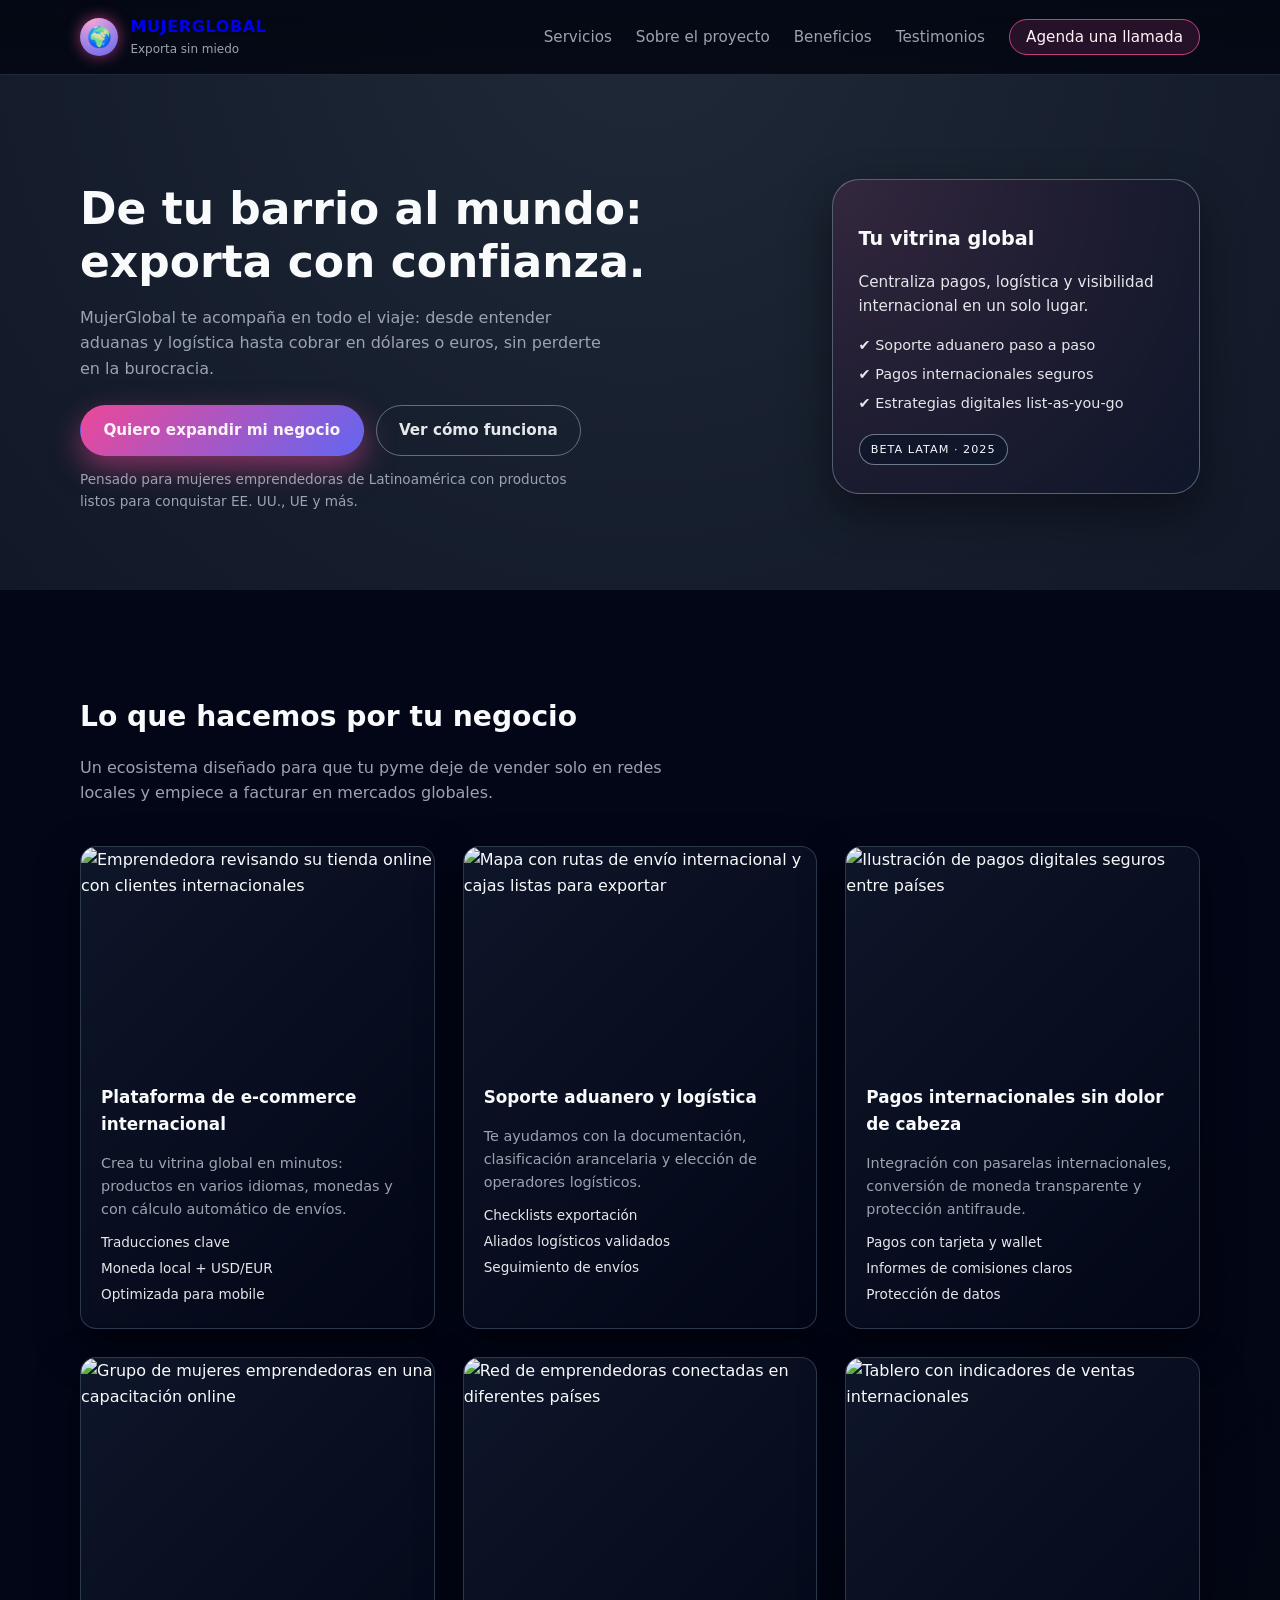
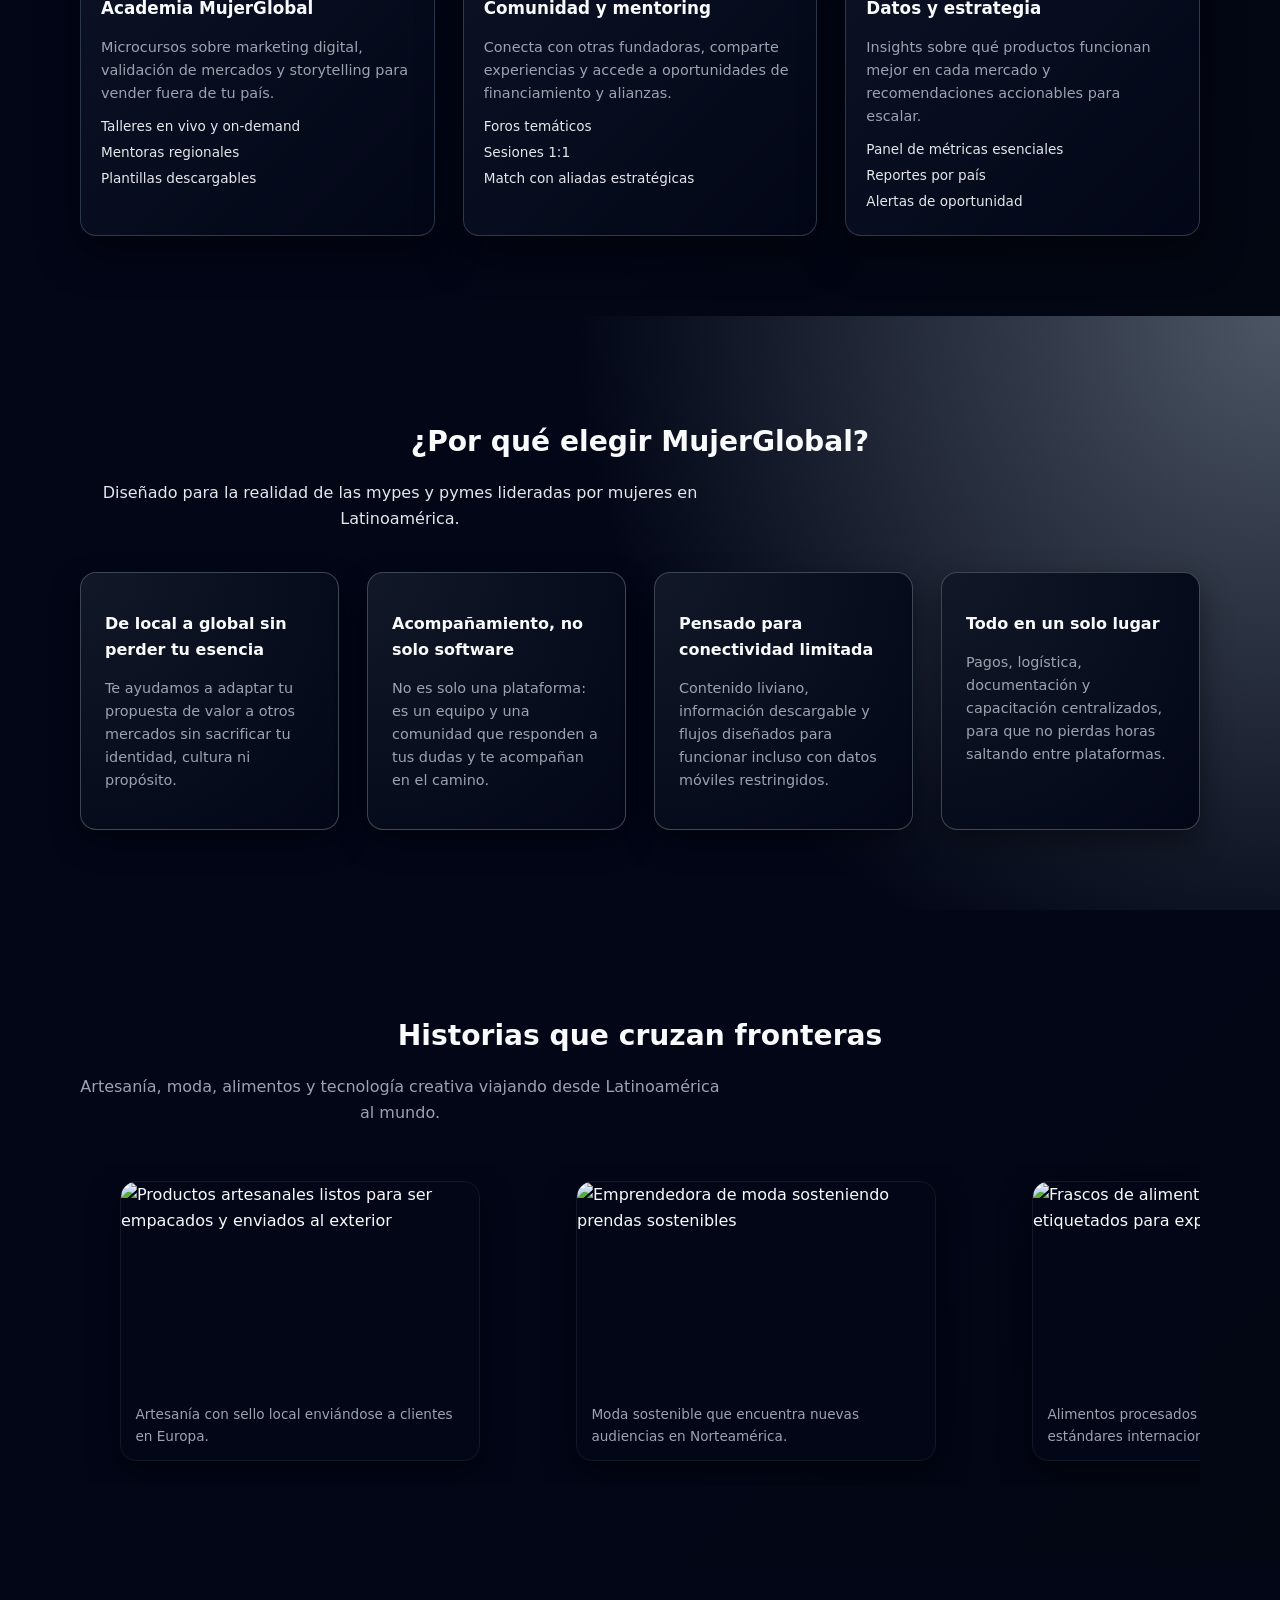
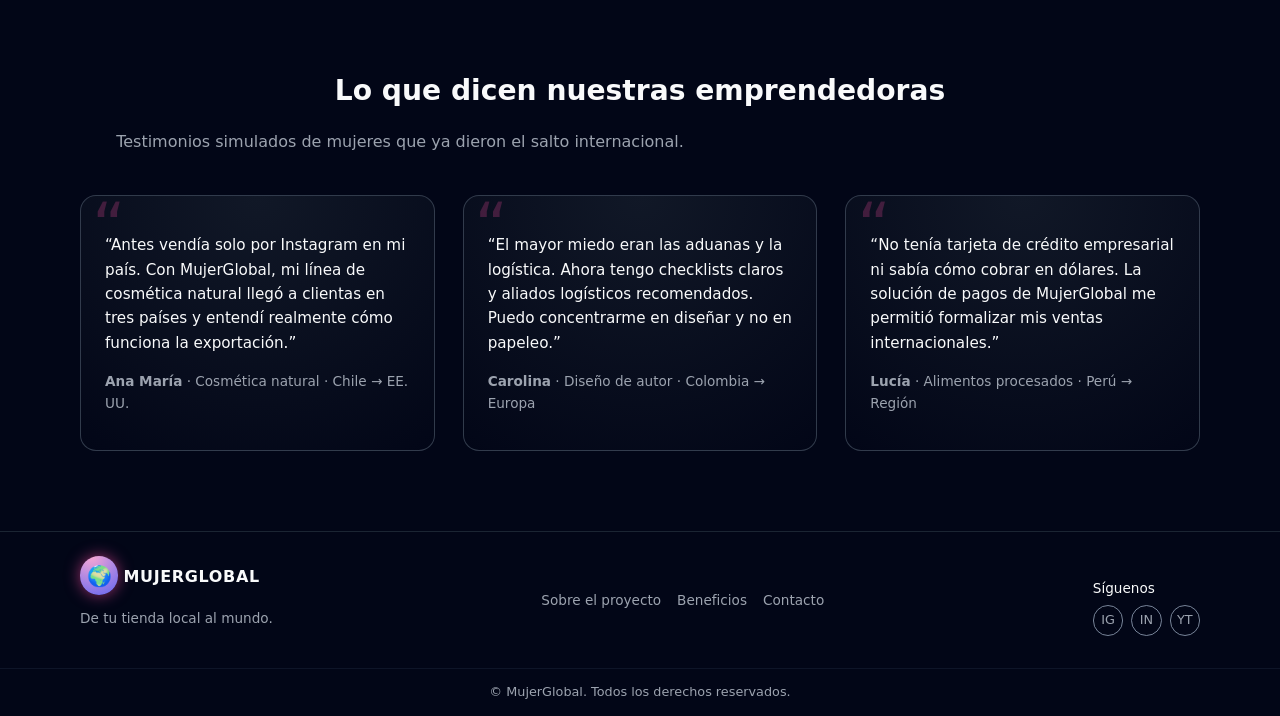
==== index.html @ 8c9643a9 "aboutUs" ====
<!DOCTYPE html>
<html lang="es">
<head>
  <meta charset="UTF-8" />
  <meta name="viewport" content="width=device-width, initial-scale=1.0" />
  <title>MujerGlobal | De tu tienda local al mundo</title>
  <link rel="stylesheet" href="./assets/css/styles.css" />


</head>
<body>
  <!-- Toast de confirmación -->
  <div id="toast" class="toast" role="status" aria-live="polite" aria-atomic="true">
    <p>¡Gracias por escribirnos! Te contactaremos pronto. 💜</p>
    <button class="toast__close" aria-label="Cerrar notificación">&times;</button>
  </div>

  <header class="site-header">
    <div class="container header__inner">
      <a href="#" class="logo">
        <span class="logo__icon">🌍</span>
        <span class="logo__text">
          <span class="logo__title">MujerGlobal</span>
          <span class="logo__subtitle">Exporta sin miedo</span>
        </span>
      </a>

      <button 
        class="nav-toggle" 
        id="nav-toggle" 
        aria-label="Abrir menú de navegación"
        aria-controls="main-nav" 
        aria-expanded="false">
        <span class="nav-toggle__bar"></span>
        <span class="nav-toggle__bar"></span>
        <span class="nav-toggle__bar"></span>
      </button>

      <nav class="main-nav" id="main-nav">
        <ul class="nav__list">
          <li><a href="#servicios">Servicios</a></li>
          <li><a href="#sobre">Sobre el proyecto</a></li>
          <li><a href="#beneficios">Beneficios</a></li>
          <li><a href="#testimonios">Testimonios</a></li>
          <li><a href="#contacto" class="nav__cta">Agenda una llamada</a></li>
        </ul>
      </nav>
    </div>
  </header>
  <main>
    <!-- HERO -->
    <section class="hero" aria-labelledby="hero-title">
      <div class="container hero__content">
        <div class="hero__text">
          <h1 id="hero-title">De tu barrio al mundo: exporta con confianza.</h1>
          <p class="hero__subtitle">
            MujerGlobal te acompaña en todo el viaje: desde entender aduanas y logística 
            hasta cobrar en dólares o euros, sin perderte en la burocracia.
          </p>
          <div class="hero__actions">
            <a href="#contacto" class="btn btn--primary">Quiero expandir mi negocio</a>
            <a href="#servicios" class="btn btn--ghost">Ver cómo funciona</a>
          </div>
          <p class="hero__note">
            Pensado para mujeres emprendedoras de Latinoamérica con productos listos para conquistar EE. UU., UE y más.
          </p>
        </div>

        <div class="hero__visual" aria-hidden="true">
          <div class="hero-card">
            <h2>Tu vitrina global</h2>
            <p>
              Centraliza pagos, logística y visibilidad internacional en un solo lugar.
            </p>
            <ul class="hero-card__list">
              <li>✔ Soporte aduanero paso a paso</li>
              <li>✔ Pagos internacionales seguros</li>
              <li>✔ Estrategias digitales list-as-you-go</li>
            </ul>
            <div class="hero-card__badge">Beta LATAM · 2025</div>
          </div>
        </div>
      </div>
    </section>

    <!-- CATÁLOGO / SERVICIOS -->
    <section id="servicios" class="section section--light">
      <div class="container">
        <header class="section__header">
          <h2>Lo que hacemos por tu negocio</h2>
          <p>
            Un ecosistema diseñado para que tu pyme deje de vender solo en redes locales y empiece a facturar en mercados globales.
          </p>
        </header>

        <div class="grid grid--cards">
          <!-- Card 1 -->
          <article class="card service-card">
            <img src="https://via.placeholder.com/480x320?text=E-commerce+Global" 
                 alt="Emprendedora revisando su tienda online con clientes internacionales" 
                 class="card__image" />
            <div class="card__body">
              <h3>Plataforma de e-commerce internacional</h3>
              <p>
                Crea tu vitrina global en minutos: productos en varios idiomas, monedas y con cálculo automático de envíos.
              </p>
              <ul class="card__list">
                <li>Traducciones clave</li>
                <li>Moneda local + USD/EUR</li>
                <li>Optimizada para mobile</li>
              </ul>
            </div>
          </article>

          <!-- Card 2 -->
          <article class="card service-card">
            <img src="https://via.placeholder.com/480x320?text=Log%C3%ADstica+y+aduanas" 
                 alt="Mapa con rutas de envío internacional y cajas listas para exportar" 
                 class="card__image" />
            <div class="card__body">
              <h3>Soporte aduanero y logística</h3>
              <p>
                Te ayudamos con la documentación, clasificación arancelaria y elección de operadores logísticos.
              </p>
              <ul class="card__list">
                <li>Checklists exportación</li>
                <li>Aliados logísticos validados</li>
                <li>Seguimiento de envíos</li>
              </ul>
            </div>
          </article>

          <!-- Card 3 -->
          <article class="card service-card">
            <img src="https://via.placeholder.com/480x320?text=Pagos+seguros" 
                 alt="Ilustración de pagos digitales seguros entre países" 
                 class="card__image" />
            <div class="card__body">
              <h3>Pagos internacionales sin dolor de cabeza</h3>
              <p>
                Integración con pasarelas internacionales, conversión de moneda transparente y protección antifraude.
              </p>
              <ul class="card__list">
                <li>Pagos con tarjeta y wallet</li>
                <li>Informes de comisiones claros</li>
                <li>Protección de datos</li>
              </ul>
            </div>
          </article>

          <!-- Card 4 -->
          <article class="card service-card">
            <img src="https://via.placeholder.com/480x320?text=Capacitaci%C3%B3n" 
                 alt="Grupo de mujeres emprendedoras en una capacitación online" 
                 class="card__image" />
            <div class="card__body">
              <h3>Academia MujerGlobal</h3>
              <p>
                Microcursos sobre marketing digital, validación de mercados y storytelling para vender fuera de tu país.
              </p>
              <ul class="card__list">
                <li>Talleres en vivo y on-demand</li>
                <li>Mentoras regionales</li>
                <li>Plantillas descargables</li>
              </ul>
            </div>
          </article>

          <!-- Card 5 -->
          <article class="card service-card">
            <img src="https://via.placeholder.com/480x320?text=Comunidad" 
                 alt="Red de emprendedoras conectadas en diferentes países" 
                 class="card__image" />
            <div class="card__body">
              <h3>Comunidad y mentoring</h3>
              <p>
                Conecta con otras fundadoras, comparte experiencias y accede a oportunidades de financiamiento y alianzas.
              </p>
              <ul class="card__list">
                <li>Foros temáticos</li>
                <li>Sesiones 1:1</li>
                <li>Match con aliadas estratégicas</li>
              </ul>
            </div>
          </article>

          <!-- Card 6 -->
          <article class="card service-card">
            <img src="https://via.placeholder.com/480x320?text=Datos+y+estrategia" 
                 alt="Tablero con indicadores de ventas internacionales" 
                 class="card__image" />
            <div class="card__body">
              <h3>Datos y estrategia</h3>
              <p>
                Insights sobre qué productos funcionan mejor en cada mercado y recomendaciones accionables para escalar.
              </p>
              <ul class="card__list">
                <li>Panel de métricas esenciales</li>
                <li>Reportes por país</li>
                <li>Alertas de oportunidad</li>
              </ul>
            </div>
          </article>
        </div>
      </div>
    </section>


    <!-- BENEFICIOS -->
    <section id="beneficios" class="section section--highlight">
      <div class="container">
        <header class="section__header section__header--center">
          <h2>¿Por qué elegir MujerGlobal?</h2>
          <p>Diseñado para la realidad de las mypes y pymes lideradas por mujeres en Latinoamérica.</p>
        </header>

        <div class="grid grid--benefits">
          <article class="benefit">
            <h3>De local a global sin perder tu esencia</h3>
            <p>
              Te ayudamos a adaptar tu propuesta de valor a otros mercados sin sacrificar tu identidad, cultura ni propósito.
            </p>
          </article>
          <article class="benefit">
            <h3>Acompañamiento, no solo software</h3>
            <p>
              No es solo una plataforma: es un equipo y una comunidad que responden a tus dudas y te acompañan en el camino.
            </p>
          </article>
          <article class="benefit">
            <h3>Pensado para conectividad limitada</h3>
            <p>
              Contenido liviano, información descargable y flujos diseñados para funcionar incluso con datos móviles restringidos.
            </p>
          </article>
          <article class="benefit">
            <h3>Todo en un solo lugar</h3>
            <p>
              Pagos, logística, documentación y capacitación centralizados, para que no pierdas horas saltando entre plataformas.
            </p>
          </article>
        </div>
      </div>
    </section>

    <!-- GALERÍA / SLIDER SIMPLE -->
    <section class="section section--light" aria-label="Galería de emprendedoras y sus productos">
      <div class="container">
        <header class="section__header section__header--center">
          <h2>Historias que cruzan fronteras</h2>
          <p>Artesanía, moda, alimentos y tecnología creativa viajando desde Latinoamérica al mundo.</p>
        </header>

        <div class="gallery">
          <div class="gallery__track">
            <figure class="gallery__item">
              <img src="https://via.placeholder.com/360x240?text=Artesan%C3%ADa" 
                   alt="Productos artesanales listos para ser empacados y enviados al exterior" />
              <figcaption>Artesanía con sello local enviándose a clientes en Europa.</figcaption>
            </figure>
            <figure class="gallery__item">
              <img src="https://via.placeholder.com/360x240?text=Moda+sostenible" 
                   alt="Emprendedora de moda sosteniendo prendas sostenibles" />
              <figcaption>Moda sostenible que encuentra nuevas audiencias en Norteamérica.</figcaption>
            </figure>
            <figure class="gallery__item">
              <img src="https://via.placeholder.com/360x240?text=Alimentos+procesados" 
                   alt="Frascos de alimentos procesados etiquetados para exportación" />
              <figcaption>Alimentos procesados listos para cumplir estándares internacionales.</figcaption>
            </figure>
            <figure class="gallery__item">
              <img src="https://via.placeholder.com/360x240?text=Tech+creativa" 
                   alt="Equipo tecnológico creativo en un escritorio de trabajo" />
              <figcaption>Tecnología creativa que cruza fronteras digitales.</figcaption>
            </figure>
          </div>
        </div>
      </div>
    </section>

    <!-- TESTIMONIOS -->
    <section id="testimonios" class="section">
      <div class="container">
        <header class="section__header section__header--center">
          <h2>Lo que dicen nuestras emprendedoras</h2>
          <p>Testimonios simulados de mujeres que ya dieron el salto internacional.</p>
        </header>

        <div class="grid grid--testimonials">
          <article class="testimonial">
            <p class="testimonial__quote">
              “Antes vendía solo por Instagram en mi país. Con MujerGlobal, mi línea de cosmética natural llegó a clientas en tres países 
              y entendí realmente cómo funciona la exportación.”
            </p>
            <p class="testimonial__author">
              <strong>Ana María</strong> · Cosmética natural · Chile → EE. UU.
            </p>
          </article>

          <article class="testimonial">
            <p class="testimonial__quote">
              “El mayor miedo eran las aduanas y la logística. Ahora tengo checklists claros y aliados logísticos 
              recomendados. Puedo concentrarme en diseñar y no en papeleo.”
            </p>
            <p class="testimonial__author">
              <strong>Carolina</strong> · Diseño de autor · Colombia → Europa
            </p>
          </article>

          <article class="testimonial">
            <p class="testimonial__quote">
              “No tenía tarjeta de crédito empresarial ni sabía cómo cobrar en dólares. La solución de pagos de MujerGlobal 
              me permitió formalizar mis ventas internacionales.”
            </p>
            <p class="testimonial__author">
              <strong>Lucía</strong> · Alimentos procesados · Perú → Región
            </p>
          </article>
        </div>
      </div>
    </section>

   

  <footer class="site-footer">
    <div class="container footer__inner">
      <div class="footer__brand">
        <span class="logo__icon">🌍</span>
        <span class="logo__title">MujerGlobal</span>
        <p>De tu tienda local al mundo.</p>
      </div>

      <nav aria-label="Enlaces de footer">
        <ul class="footer__links">
          <li><a href="#sobre">Sobre el proyecto</a></li>
          <li><a href="#beneficios">Beneficios</a></li>
          <li><a href="#contacto">Contacto</a></li>
        </ul>
      </nav>

      <div class="footer__social">
        <p>Síguenos</p>
        <ul class="social-list">
          <li><a href="#" aria-label="Instagram">IG</a></li>
          <li><a href="#" aria-label="LinkedIn">IN</a></li>
          <li><a href="#" aria-label="YouTube">YT</a></li>
        </ul>
      </div>
    </div>

    <div class="footer__bottom">
      <p>&copy; <span id="year"></span> MujerGlobal. Todos los derechos reservados.</p>
    </div>
  </footer>
<script src="./assets/js/main.js" defer></script>
</body>
</html>
---- assets/css/styles.css ----
:root {
  --color-bg: #000000;
  --color-bg-alt: #0f172a;
  --color-light: #f9fafb;
  --color-muted: #9ca3af;
  --color-primary: #ec4899; /* rosa intenso */
  --color-primary-soft: #f472b6;
  --color-accent: #22c55e; /* verde para detalles */
  --color-card: #111827;
  --color-border: #1f2933;
  --color-highlight: #0b1220;
  --shadow-soft: 0 18px 45px rgba(0, 0, 0, 0.45);
  --radius-lg: 1.5rem;
  --radius-md: 1rem;
  --radius-sm: 0.75rem;
  --transition-fast: 0.2s ease;
  --transition-med: 0.3s ease;
  --font-base: system-ui, -apple-system, BlinkMacSystemFont, "Segoe UI", sans-serif;
}

/* Reset básico */
*,
*::before,
*::after {
  box-sizing: border-box;
}

html {
  scroll-behavior: smooth;
}

body {
  margin: 0;
  font-family: var(--font-base);
  background: radial-gradient(circle at top, #1f2937 0, #020617 45%, #020617 100%);
  color: var(--color-light);
  line-height: 1.6;
}

/* Utilidades */
.container {
  width: min(1120px, 100% - 2.5rem);
  margin: 0 auto;
}

.section {
  padding: 5rem 0;
}

.section--light {
  background: linear-gradient(135deg, #020617 0%, #020617 30%, #020617 60%, #030712 100%);
}

.section--highlight {
  background: radial-gradient(circle at top right, #4b5563 0, #020617 50%);
}

.section__header {
  margin-bottom: 2.5rem;
}

.section__header h2 {
  font-size: clamp(1.75rem, 2.2vw, 2rem);
  margin-bottom: 0.75rem;
}

.section__header p {
  max-width: 40rem;
  color: var(--color-muted);
}

.section__header--center {
  text-align: center;
  margin-left: auto;
  margin-right: auto;
}

/* Header */
.site-header {
  position: sticky;
  top: 0;
  z-index: 20;
  backdrop-filter: blur(18px);
  background: linear-gradient(to bottom, rgba(3, 7, 18, 0.94), rgba(3, 7, 18, 0.88));
  border-bottom: 1px solid rgba(148, 163, 184, 0.2);
}

.header__inner {
  display: flex;
  align-items: center;
  justify-content: space-between;
  padding: 0.9rem 0;
  gap: 1rem;
}

.logo {
  display: flex;
  align-items: center;
  gap: 0.75rem;
  text-decoration: none;
}

.logo__icon {
  width: 2.4rem;
  height: 2.4rem;
  border-radius: 999px;
  display: inline-flex;
  align-items: center;
  justify-content: center;
  background: radial-gradient(circle at 30% 0, #f9a8d4, #6366f1);
  box-shadow: 0 0 15px rgba(236, 72, 153, 0.65);
  font-size: 1.25rem;
}

.logo__text {
  display: flex;
  flex-direction: column;
}

.logo__title {
  font-weight: 700;
  letter-spacing: 0.04em;
  font-size: 1rem;
  text-transform: uppercase;
}

.logo__subtitle {
  font-size: 0.75rem;
  color: var(--color-muted);
}

/* Nav */
.main-nav {
  display: flex;
}

.nav__list {
  list-style: none;
  display: flex;
  align-items: center;
  gap: 1.5rem;
  margin: 0;
  padding: 0;
}

.nav__list a {
  color: var(--color-muted);
  text-decoration: none;
  font-size: 0.95rem;
  position: relative;
  transition: color var(--transition-fast);
}

.nav__list a::after {
  content: "";
  position: absolute;
  left: 0;
  bottom: -0.25rem;
  width: 0;
  height: 2px;
  background: linear-gradient(to right, var(--color-primary), var(--color-primary-soft));
  border-radius: 999px;
  transition: width var(--transition-med);
}

.nav__list a:hover,
.nav__list a:focus-visible {
  color: var(--color-light);
}

.nav__list a:hover::after,
.nav__list a:focus-visible::after {
  width: 100%;
}

.nav__cta {
  padding: 0.5rem 1rem;
  border-radius: 999px;
  background: rgba(236, 72, 153, 0.14);
  border: 1px solid rgba(236, 72, 153, 0.8);
  color: #fdf2f8 !important;
}

/* Nav toggle */
.nav-toggle {
  display: none;
  flex-direction: column;
  gap: 0.25rem;
  background: transparent;
  border: none;
  padding: 0.25rem;
  cursor: pointer;
}

.nav-toggle__bar {
  width: 1.5rem;
  height: 2px;
  border-radius: 999px;
  background: #e5e7eb;
  transition: transform var(--transition-fast), opacity var(--transition-fast);
}

/* Hero */
.hero {
  padding: 4.5rem 0 4rem;
}

.hero__content {
  display: grid;
  gap: 3rem;
  align-items: center;
}

.hero__text h1 {
  font-size: clamp(2.1rem, 4vw, 2.75rem);
  line-height: 1.2;
  margin-bottom: 1rem;
}

.hero__subtitle {
  color: var(--color-muted);
  font-size: 1rem;
  max-width: 34rem;
  margin-bottom: 1.5rem;
}

.hero__actions {
  display: flex;
  flex-wrap: wrap;
  gap: 0.75rem;
  margin-bottom: 0.75rem;
}

.hero__note {
  font-size: 0.85rem;
  color: #9ca3af;
  max-width: 32rem;
}

/* Botones */
.btn {
  display: inline-flex;
  align-items: center;
  justify-content: center;
  gap: 0.4rem;
  border-radius: 999px;
  padding: 0.75rem 1.4rem;
  font-size: 0.95rem;
  font-weight: 600;
  text-decoration: none;
  border: 1px solid transparent;
  cursor: pointer;
  transition: background var(--transition-med), transform var(--transition-fast), box-shadow var(--transition-med), color var(--transition-med), border-color var(--transition-med);
}

.btn--primary {
  background: linear-gradient(135deg, #ec4899, #6366f1);
  color: #fdf2f8;
  box-shadow: 0 12px 30px rgba(236, 72, 153, 0.5);
}

.btn--primary:hover,
.btn--primary:focus-visible {
  transform: translateY(-1px);
  box-shadow: 0 18px 40px rgba(236, 72, 153, 0.7);
}

.btn--ghost {
  border-color: rgba(148, 163, 184, 0.6);
  color: #e5e7eb;
  background: transparent;
}

.btn--ghost:hover,
.btn--ghost:focus-visible {
  background: rgba(15, 23, 42, 0.8);
}

.btn--full {
  width: 100%;
}

/* Hero visual card */
.hero__visual {
  display: flex;
  justify-content: flex-end;
}

.hero-card {
  background: radial-gradient(circle at top left, rgba(236, 72, 153, 0.12), rgba(15, 23, 42, 0.98));
  border-radius: 1.7rem;
  padding: 1.75rem 1.6rem;
  border: 1px solid rgba(148, 163, 184, 0.5);
  box-shadow: var(--shadow-soft);
  max-width: 23rem;
}

.hero-card h2 {
  font-size: 1.2rem;
  margin-bottom: 0.75rem;
}

.hero-card p {
  font-size: 0.95rem;
  color: #e5e7eb;
  margin-bottom: 1rem;
}

.hero-card__list {
  list-style: none;
  padding: 0;
  margin: 0 0 1.2rem;
  font-size: 0.9rem;
  color: #e5e7eb;
}

.hero-card__list li + li {
  margin-top: 0.35rem;
}

.hero-card__badge {
  display: inline-flex;
  align-items: center;
  padding: 0.35rem 0.7rem;
  border-radius: 999px;
  background: rgba(15, 23, 42, 0.85);
  border: 1px solid rgba(148, 163, 184, 0.7);
  font-size: 0.7rem;
  text-transform: uppercase;
  letter-spacing: 0.09em;
}

/* Grids general */
.grid {
  display: grid;
  gap: 1.75rem;
}

/* Cards servicios */
.grid--cards {
  grid-template-columns: repeat(auto-fit, minmax(260px, 1fr));
}

.card {
  background: linear-gradient(135deg, rgba(15, 23, 42, 0.95), #020617);
  border-radius: var(--radius-md);
  border: 1px solid rgba(51, 65, 85, 0.85);
  box-shadow: 0 16px 40px rgba(0, 0, 0, 0.5);
  overflow: hidden;
  display: flex;
  flex-direction: column;
  transition: transform var(--transition-med), box-shadow var(--transition-med), border-color var(--transition-med), background var(--transition-med);
}

.card__image {
  width: 100%;
  height: 200px;
  object-fit: cover;
}

.card__body {
  padding: 1.25rem 1.25rem 1.4rem;
}

.card__body h3 {
  font-size: 1.05rem;
  margin-bottom: 0.5rem;
}

.card__body p {
  font-size: 0.9rem;
  color: var(--color-muted);
  margin-bottom: 0.7rem;
}

.card__list {
  list-style: none;
  margin: 0;
  padding: 0;
  font-size: 0.85rem;
  color: #e5e7eb;
}

.card__list li + li {
  margin-top: 0.25rem;
}

.card:hover {
  transform: translateY(-4px);
  box-shadow: 0 22px 55px rgba(0, 0, 0, 0.65);
  border-color: rgba(236, 72, 153, 0.6);
}

/* About */
#sobre {
  background-color: #FEFBEB; 
  padding: 2rem 0; 
  color: #0b1220;
}
.about.top {
  display: grid;
  gap: 2.5em;
  text-align: justify;

}

.about__img {
  width: 100%;
  max-width: 600px;
  height: 300px;
  object-fit:cover;
  border-radius: 10px;
  display: block;       
  margin: 0 auto;
  
}

.about__bottom p {
  text-align: justify;
}

.about__box{
  padding: 1.6rem 1.5rem;
  border-radius: var(--radius-md);
  background: radial-gradient(circle at top left, rgba(131, 59, 109, 0.527), rgba(173, 146, 170, 0.98));
  border: 1px solid rgb(133, 34, 83);
  color: #161212;
}

.about__box {
  font-size: 1rem;
  margin-bottom: 0.35rem;
  
}

.about__mv p {
  color: var(#161212);
  font-size: 0.95rem;
}

.about__values {
  padding: 1.6rem 1.5rem;
  border-radius: var(--radius-md);
  background: radial-gradient(circle at top left, rgba(131, 59, 109, 0.527), rgba(173, 146, 170, 0.98));
  border: 1px solid rgb(133, 34, 83);
}

.about__values h3 {
  margin-top: 0;
  margin-bottom: 0.9rem;
}

.about__values ul {
  list-style: none;
  padding: 0;
  margin: 0 auto;
  font-size: 0.9rem;
}

.about__values li + li {
  margin-top: 0.4rem ;
}

/* Beneficios */
.section--highlight .section__header p {
  color: #e5e7eb;
}

.grid--benefits {
  grid-template-columns: repeat(auto-fit, minmax(240px, 1fr));
}

.benefit {
  padding: 1.4rem 1.5rem;
  border-radius: var(--radius-md);
  background: radial-gradient(circle at top left, #111827, #020617);
  border: 1px solid rgba(75, 85, 99, 0.8);
  box-shadow: 0 12px 30px rgba(0, 0, 0, 0.45);
}

.benefit h3 {
  font-size: 1rem;
  margin-bottom: 0.5rem;
}

.benefit p {
  font-size: 0.9rem;
  color: var(--color-muted);
}

/* Galería */
.gallery {
  overflow-x: auto;
  padding-bottom: 0.5rem;
}

.gallery__track {
  display: flex;
  gap: 1rem;
  min-width: max-content;
}

.gallery__item {
  background: #020617;
  border-radius: var(--radius-md);
  border: 1px solid #111827;
  overflow: hidden;
  box-shadow: 0 12px 30px rgba(0, 0, 0, 0.5);
  max-width: 360px;
}

.gallery__item img {
  display: block;
  width: 100%;
  height: 210px;
  object-fit: cover;
}

.gallery__item figcaption {
  font-size: 0.85rem;
  color: var(--color-muted);
  padding: 0.75rem 0.9rem;
}

/* Testimonios */
.grid--testimonials {
  grid-template-columns: repeat(auto-fit, minmax(260px, 1fr));
}

.testimonial {
  padding: 1.4rem 1.5rem;
  border-radius: var(--radius-md);
  background: radial-gradient(circle at top, #111827, #020617);
  border: 1px solid rgba(55, 65, 81, 0.9);
  position: relative;
  overflow: hidden;
}

.testimonial::before {
  content: "“";
  position: absolute;
  font-size: 4rem;
  color: rgba(236, 72, 153, 0.25);
  top: -1.3rem;
  left: 0.7rem;
}

.testimonial__quote {
  font-size: 0.95rem;
  margin-bottom: 1rem;
}

.testimonial__author {
  font-size: 0.85rem;
  color: var(--color-muted);
}

/* Contacto */
.contact {
  display: grid;
  gap: 2.5rem;
  align-items: flex-start;
}

.contact__text h2 {
  font-size: clamp(1.6rem, 2.1vw, 1.9rem);
  margin-bottom: 0.8rem;
}

.contact__text p {
  color: #e5e7eb;
  margin-bottom: 1rem;
}

.contact__points {
  list-style: none;
  padding: 0;
  margin: 0;
  font-size: 0.9rem;
  color: var(--color-muted);
}

.contact__points li + li {
  margin-top: 0.4rem;
}

.contact__form-wrapper {
  background: #020617;
  border-radius: var(--radius-lg);
  padding: 1.7rem 1.6rem;
  border: 1px solid rgba(148, 163, 184, 0.6);
  box-shadow: var(--shadow-soft);
}

.contact-form {
  display: grid;
  gap: 0.9rem;
}

.form-group {
  display: flex;
  flex-direction: column;
  gap: 0.3rem;
}

.form-group label {
  font-size: 0.85rem;
  color: #e5e7eb;
}

.form-group input,
.form-group textarea {
  border-radius: 0.75rem;
  border: 1px solid rgba(55, 65, 81, 0.9);
  background: #020617;
  color: #f3f4f6;
  padding: 0.6rem 0.8rem;
  font-size: 0.9rem;
  outline: none;
  transition: border-color var(--transition-fast), box-shadow var(--transition-fast), background var(--transition-fast);
}

.form-group input::placeholder,
.form-group textarea::placeholder {
  color: #6b7280;
}

.form-group input:focus-visible,
.form-group textarea:focus-visible {
  border-color: var(--color-primary-soft);
  box-shadow: 0 0 0 1px rgba(236, 72, 153, 0.7);
  background: #020617;
}

.form__note {
  font-size: 0.8rem;
  color: var(--color-muted);
}

/* Toast */
.toast {
  position: fixed;
  bottom: 1.5rem;
  right: 1.5rem;
  z-index: 50;
  background: #111827;
  border-radius: 1rem;
  border: 1px solid rgba(34, 197, 94, 0.7);
  box-shadow: 0 20px 50px rgba(0, 0, 0, 0.65);
  padding: 0.85rem 1rem;
  max-width: 320px;
  display: none;
  align-items: center;
  gap: 0.75rem;
}

.toast p {
  margin: 0;
  font-size: 0.85rem;
}

.toast__close {
  border: none;
  background: transparent;
  color: #e5e7eb;
  font-size: 1.1rem;
  cursor: pointer;
  padding: 0;
}

.toast--visible {
  display: flex;
  animation: toast-in 0.25s ease-out;
}

@keyframes toast-in {
  from {
    opacity: 0;
    transform: translateY(10px) translateX(10px);
  }
  to {
    opacity: 1;
    transform: translateY(0) translateX(0);
  }
}

/* Footer */
.site-footer {
  border-top: 1px solid rgba(31, 41, 55, 0.9);
  background: #020617;
  padding-top: 1.5rem;
}

.footer__inner {
  display: flex;
  flex-wrap: wrap;
  gap: 2rem;
  align-items: center;
  justify-content: space-between;
  padding-bottom: 1.5rem;
}

.footer__brand p {
  font-size: 0.85rem;
  color: var(--color-muted);
}

.footer__links {
  list-style: none;
  padding: 0;
  margin: 0;
  display: flex;
  gap: 1rem;
}

.footer__links a {
  font-size: 0.85rem;
  color: var(--color-muted);
  text-decoration: none;
}

.footer__links a:hover,
.footer__links a:focus-visible {
  color: #e5e7eb;
}

.footer__social p {
  font-size: 0.85rem;
  margin-bottom: 0.35rem;
}

.social-list {
  list-style: none;
  display: flex;
  gap: 0.5rem;
  padding: 0;
  margin: 0;
}

.social-list a {
  display: inline-flex;
  width: 1.9rem;
  height: 1.9rem;
  align-items: center;
  justify-content: center;
  border-radius: 999px;
  border: 1px solid rgba(148, 163, 184, 0.8);
  text-decoration: none;
  font-size: 0.8rem;
  color: var(--color-muted);
  transition: background var(--transition-fast), color var(--transition-fast), border-color var(--transition-fast);
}

.social-list a:hover,
.social-list a:focus-visible {
  background: linear-gradient(135deg, #ec4899, #6366f1);
  color: #f9fafb;
  border-color: transparent;
}

.footer__bottom {
  border-top: 1px solid rgba(15, 23, 42, 0.95);
  padding: 0.85rem 0;
  text-align: center;
}

.footer__bottom p {
  margin: 0;
  font-size: 0.8rem;
  color: var(--color-muted);
}

/* Responsivo */
@media (min-width: 768px) {
  .hero__content {
    grid-template-columns: minmax(0, 1.3fr) minmax(0, 1fr);
  }

  .about {
    grid-template-columns: minmax(0, 1.3fr) minmax(0, 1fr);
  }

  .contact {
    grid-template-columns: minmax(0, 1.2fr) minmax(0, 1fr);
  }
}

@media (max-width: 768px) {
  .nav-toggle {
    display: flex;
  }

  .main-nav {
    position: absolute;
    inset-inline: 0;
    top: 100%;
    background: rgba(3, 7, 18, 0.97);
    border-bottom: 1px solid rgba(31, 41, 55, 0.95);
    transform-origin: top;
    transform: scaleY(0);
    opacity: 0;
    transition: transform var(--transition-med), opacity var(--transition-med);
  }

  .main-nav.is-open {
    transform: scaleY(1);
    opacity: 1;
  }

  .nav__list {
    flex-direction: column;
    align-items: flex-start;
    padding: 0.75rem 1.25rem 1rem;
    gap: 0.75rem;
  }

  .hero {
    padding-top: 3.5rem;
  }

  .hero__visual {
    justify-content: flex-start;
  }

  .footer__inner {
    flex-direction: column;
    align-items: flex-start;
  }
}
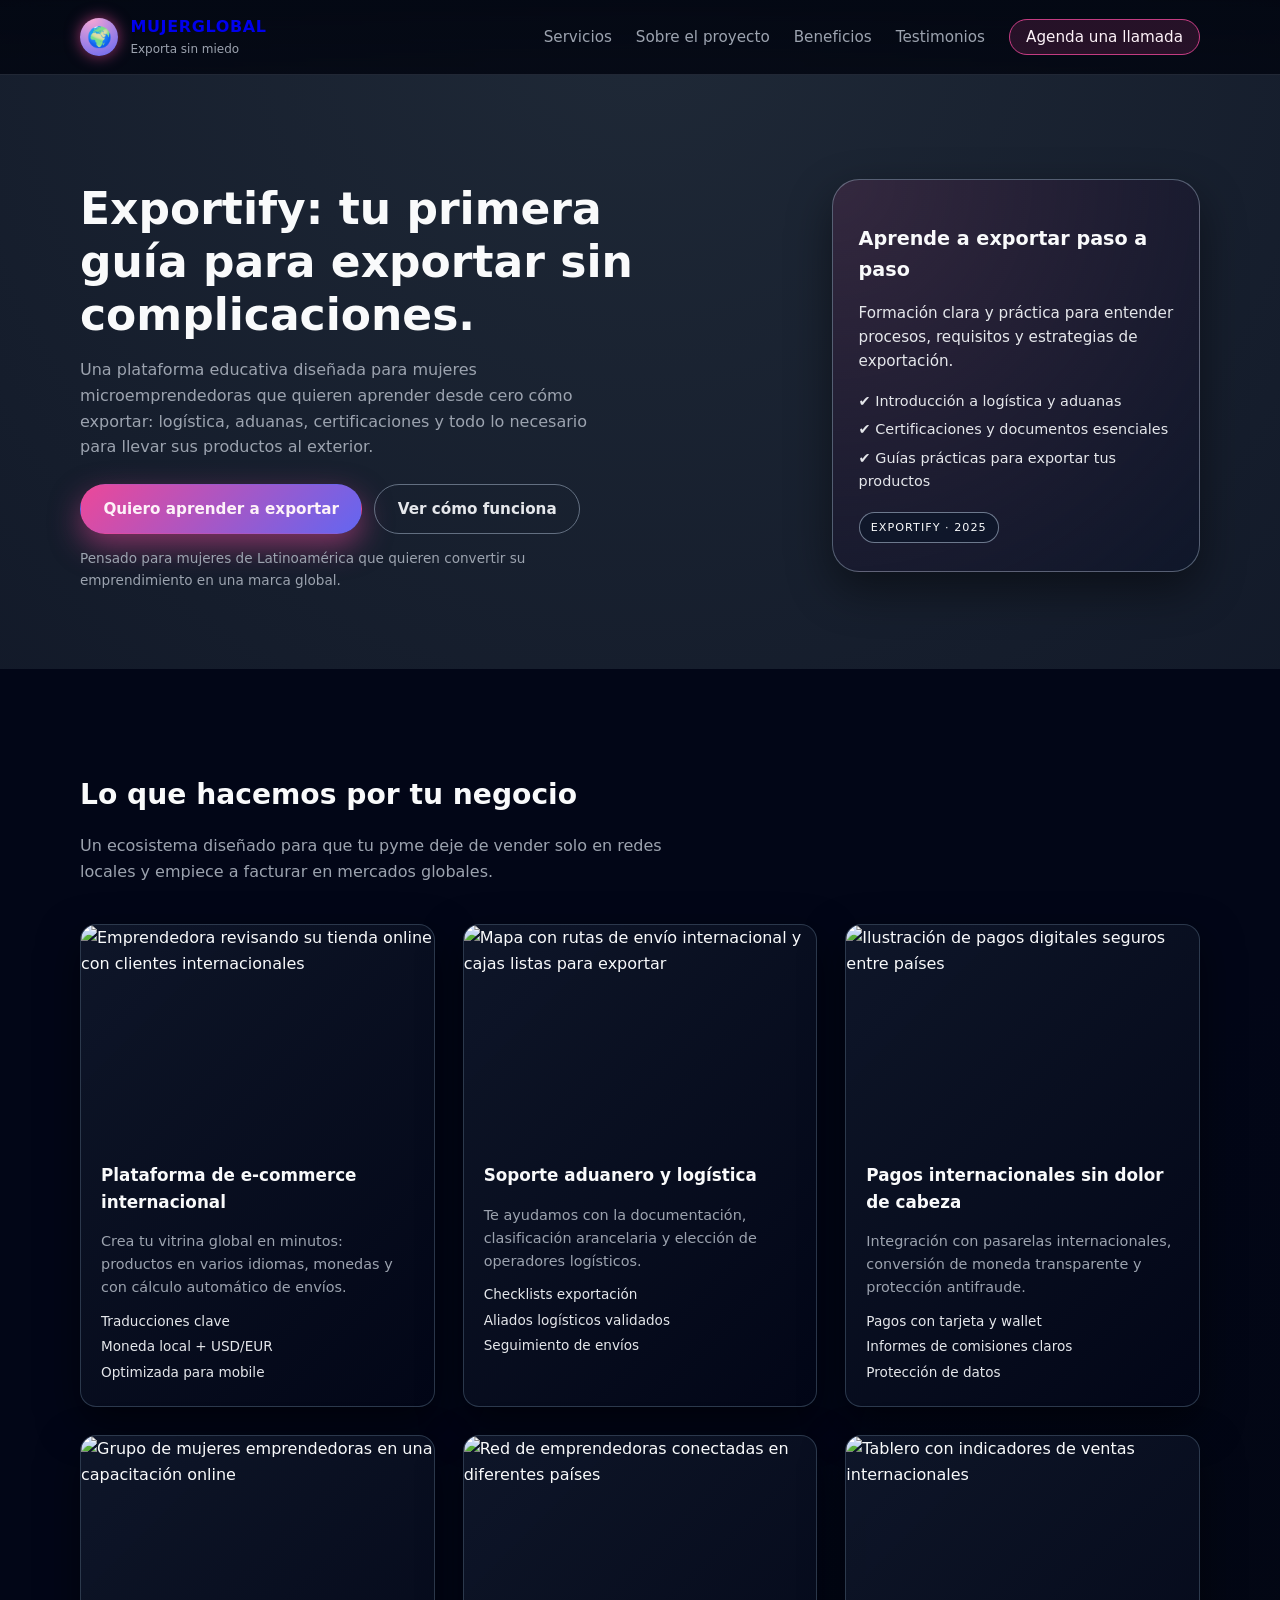
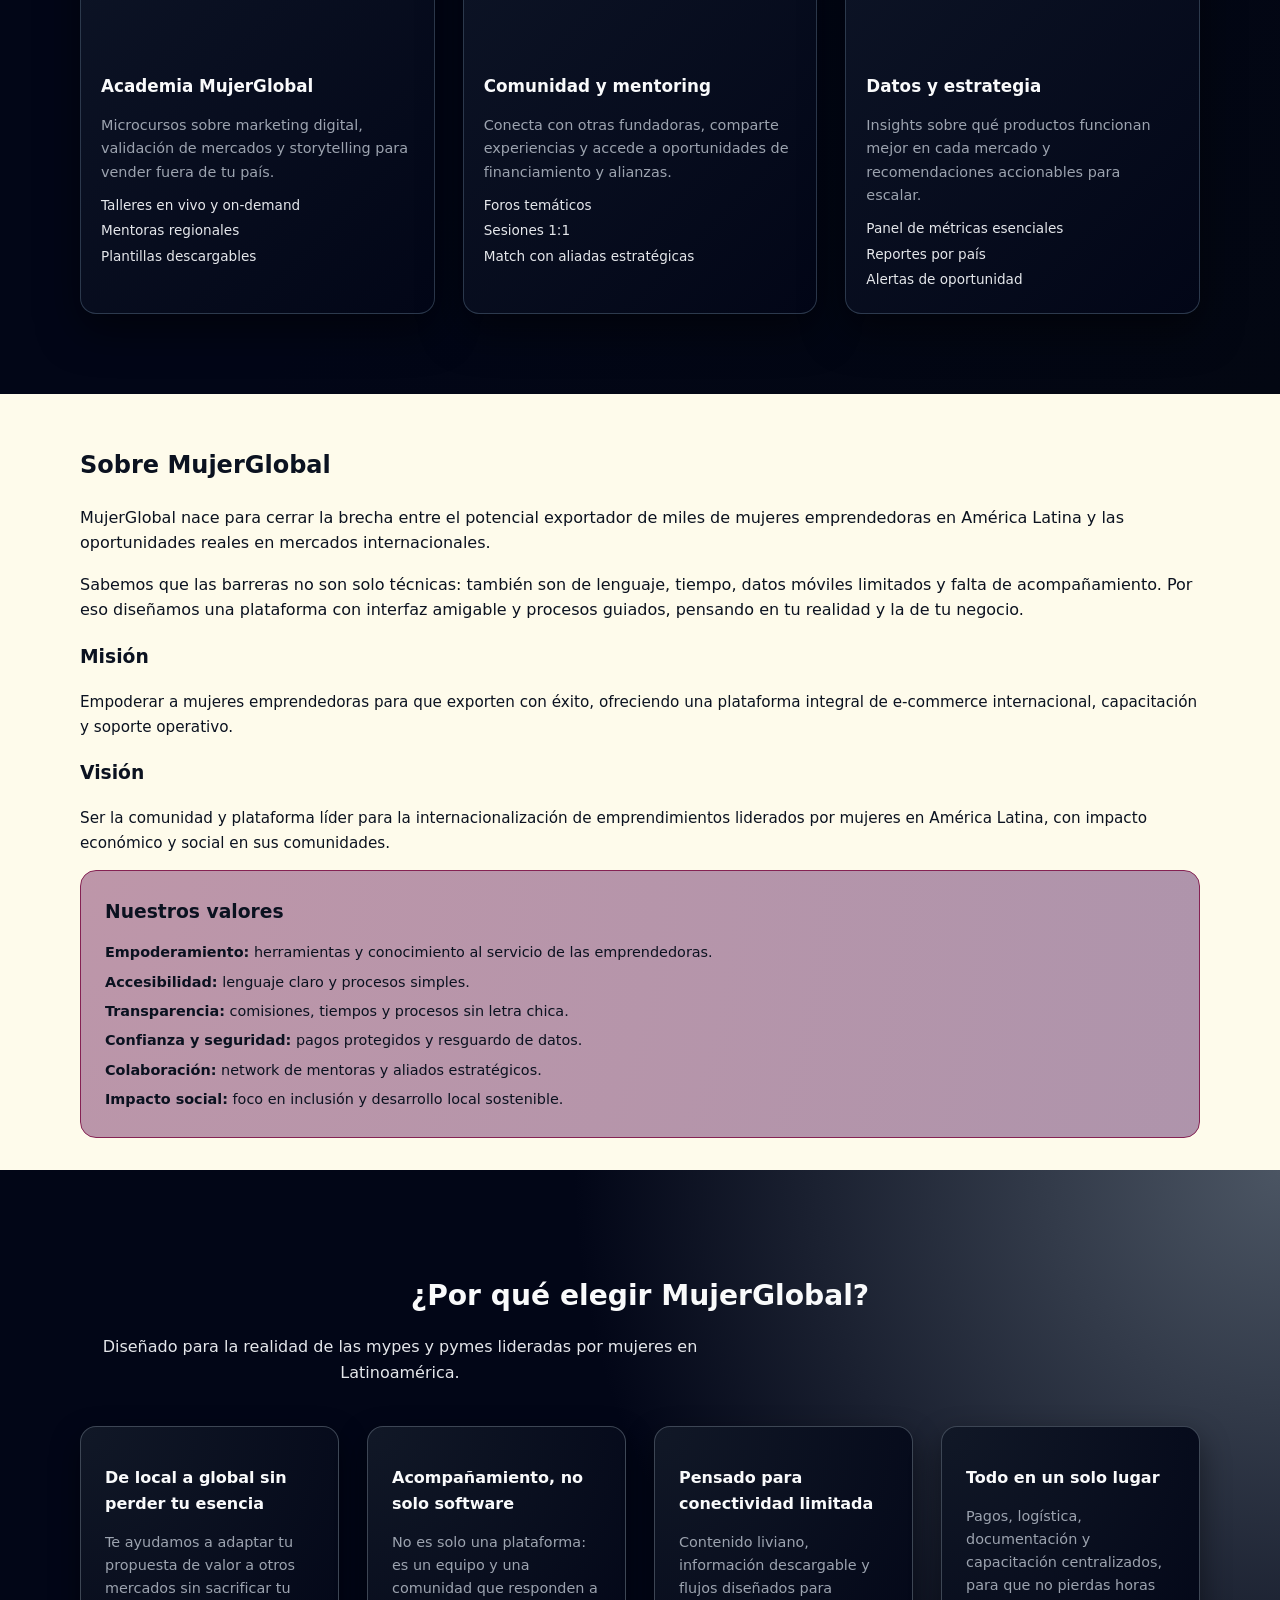
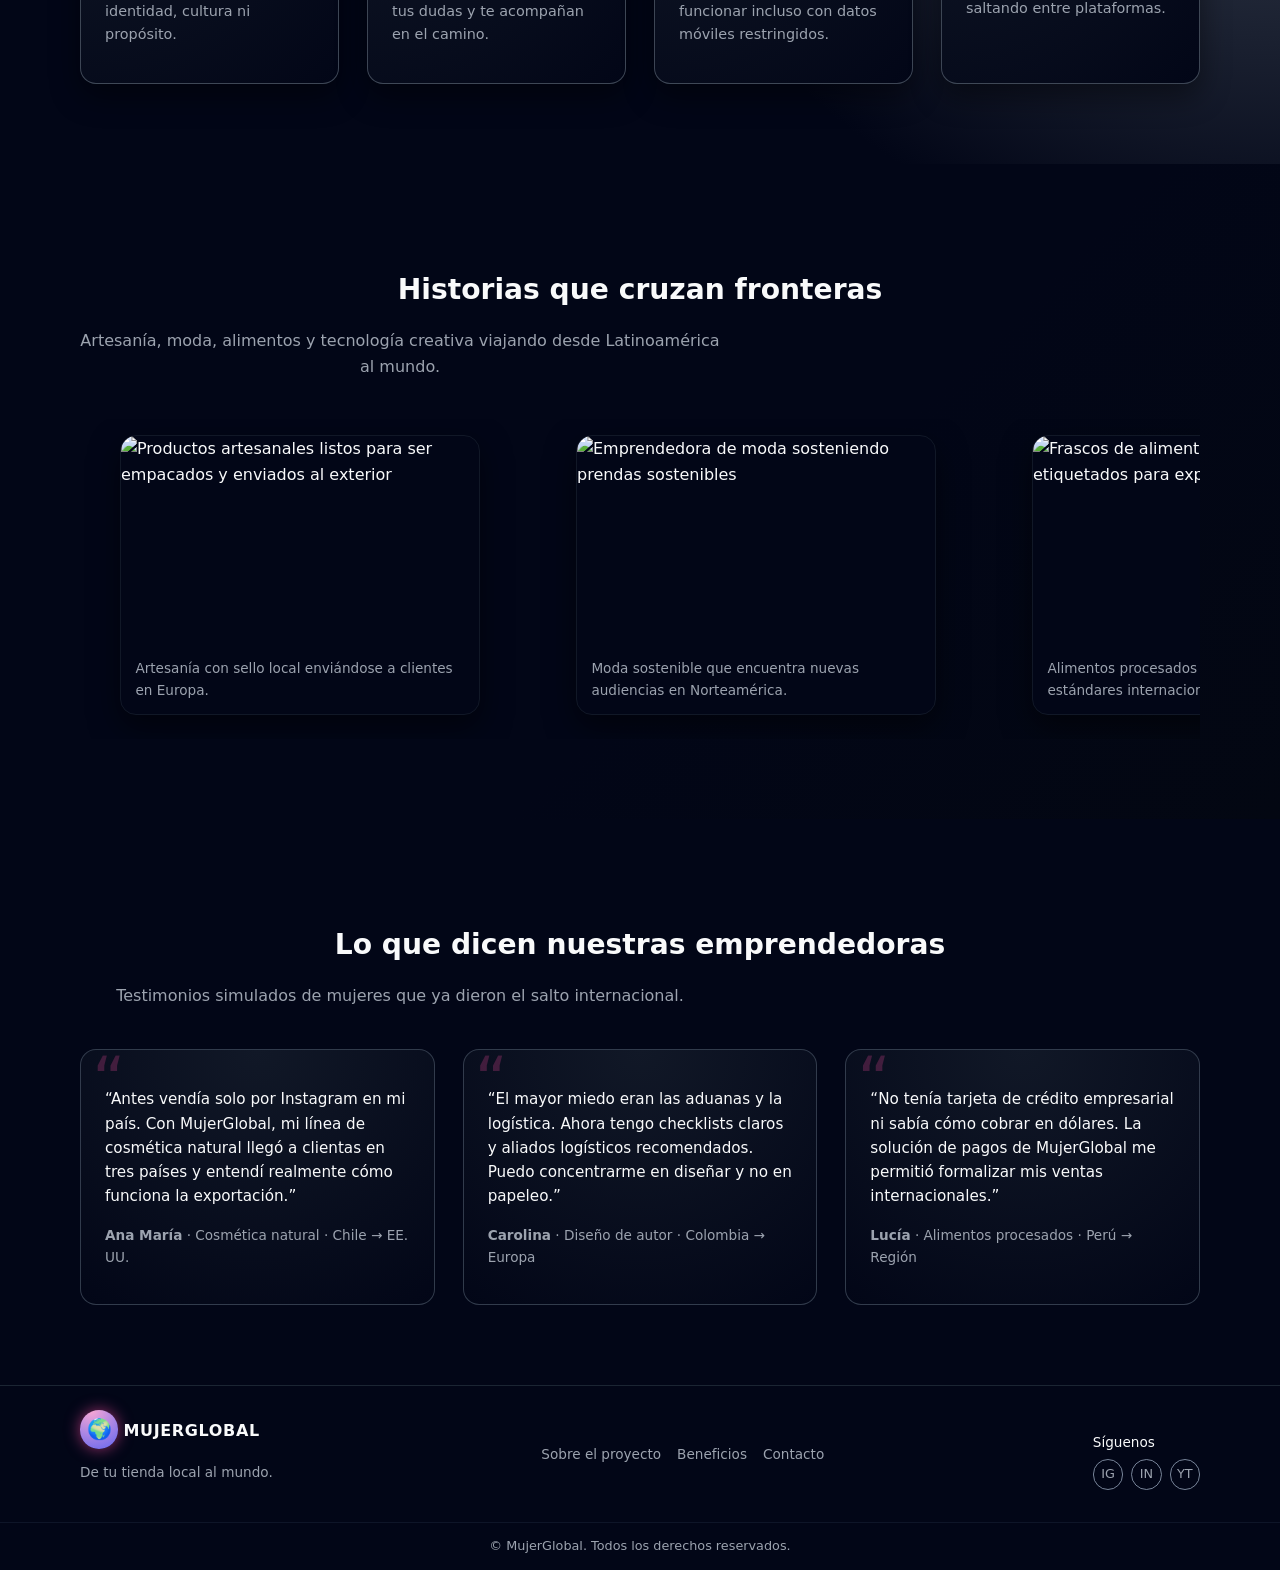
==== commit b49b6016: "Merge pull request /feature/hero-juan Modificación Sección Hero y CSS" ====
--- a/index.html
+++ b/index.html
@@ -47,41 +47,44 @@
       </nav>
     </div>
   </header>
+
   <main>
-    <!-- HERO -->
-    <section class="hero" aria-labelledby="hero-title">
-      <div class="container hero__content">
-        <div class="hero__text">
-          <h1 id="hero-title">De tu barrio al mundo: exporta con confianza.</h1>
-          <p class="hero__subtitle">
-            MujerGlobal te acompaña en todo el viaje: desde entender aduanas y logística 
-            hasta cobrar en dólares o euros, sin perderte en la burocracia.
+   <!-- HERO / JUAN MANUEL BENITEZ QUIROZ -->
+  <section class="hero" aria-labelledby="hero-title">
+    <div class="container hero__content">
+      <div class="hero__text">
+        <h1 id="hero-title">Exportify: tu primera guía para exportar sin complicaciones.</h1>
+        <p class="hero__subtitle">
+          Una plataforma educativa diseñada para mujeres microemprendedoras que quieren aprender 
+          desde cero cómo exportar: logística, aduanas, certificaciones y todo lo necesario 
+          para llevar sus productos al exterior.
+        </p>
+        <div class="hero__actions">
+          <a href="#contacto" class="btn btn--primary">Quiero aprender a exportar</a>
+          <a href="#servicios" class="btn btn--ghost">Ver cómo funciona</a>
+        </div>
+        <p class="hero__note">
+          Pensado para mujeres de Latinoamérica que quieren convertir su emprendimiento en una marca global.
+        </p>
+      </div>
+
+      <div class="hero__visual" aria-hidden="true">
+        <div class="hero-card">
+          <h2>Aprende a exportar paso a paso</h2>
+          <p>
+            Formación clara y práctica para entender procesos, requisitos y estrategias de exportación.
           </p>
-          <div class="hero__actions">
-            <a href="#contacto" class="btn btn--primary">Quiero expandir mi negocio</a>
-            <a href="#servicios" class="btn btn--ghost">Ver cómo funciona</a>
-          </div>
-          <p class="hero__note">
-            Pensado para mujeres emprendedoras de Latinoamérica con productos listos para conquistar EE. UU., UE y más.
-          </p>
-        </div>
-
-        <div class="hero__visual" aria-hidden="true">
-          <div class="hero-card">
-            <h2>Tu vitrina global</h2>
-            <p>
-              Centraliza pagos, logística y visibilidad internacional en un solo lugar.
-            </p>
-            <ul class="hero-card__list">
-              <li>✔ Soporte aduanero paso a paso</li>
-              <li>✔ Pagos internacionales seguros</li>
-              <li>✔ Estrategias digitales list-as-you-go</li>
-            </ul>
-            <div class="hero-card__badge">Beta LATAM · 2025</div>
-          </div>
-        </div>
-      </div>
-    </section>
+          <ul class="hero-card__list">
+            <li>✔ Introducción a logística y aduanas</li>
+            <li>✔ Certificaciones y documentos esenciales</li>
+            <li>✔ Guías prácticas para exportar tus productos</li>
+          </ul>
+          <div class="hero-card__badge">Exportify · 2025</div>
+        </div>
+      </div>
+    </div>
+  </section>
+
 
     <!-- CATÁLOGO / SERVICIOS -->
     <section id="servicios" class="section section--light">
@@ -205,6 +208,53 @@
       </div>
     </section>
 
+    <!-- SOBRE NOSOTROS -->
+    <section id="sobre" class="section">
+      <div class="container about">
+        <div class="about__text">
+          <h2>Sobre MujerGlobal</h2>
+          <p>
+            MujerGlobal nace para cerrar la brecha entre el potencial exportador de miles de mujeres 
+            emprendedoras en América Latina y las oportunidades reales en mercados internacionales.
+          </p>
+          <p>
+            Sabemos que las barreras no son solo técnicas: también son de lenguaje, tiempo, datos móviles 
+            limitados y falta de acompañamiento. Por eso diseñamos una plataforma con interfaz amigable 
+            y procesos guiados, pensando en tu realidad y la de tu negocio.
+          </p>
+          <div class="about__mv">
+            <div>
+              <h3>Misión</h3>
+              <p>
+                Empoderar a mujeres emprendedoras para que exporten con éxito, 
+                ofreciendo una plataforma integral de e-commerce internacional, 
+                capacitación y soporte operativo.
+              </p>
+            </div>
+            <div>
+              <h3>Visión</h3>
+              <p>
+                Ser la comunidad y plataforma líder para la internacionalización de 
+                emprendimientos liderados por mujeres en América Latina, 
+                con impacto económico y social en sus comunidades.
+              </p>
+            </div>
+          </div>
+        </div>
+
+        <aside class="about__values" aria-label="Valores de MujerGlobal">
+          <h3>Nuestros valores</h3>
+          <ul>
+            <li><strong>Empoderamiento:</strong> herramientas y conocimiento al servicio de las emprendedoras.</li>
+            <li><strong>Accesibilidad:</strong> lenguaje claro y procesos simples.</li>
+            <li><strong>Transparencia:</strong> comisiones, tiempos y procesos sin letra chica.</li>
+            <li><strong>Confianza y seguridad:</strong> pagos protegidos y resguardo de datos.</li>
+            <li><strong>Colaboración:</strong> network de mentoras y aliados estratégicos.</li>
+            <li><strong>Impacto social:</strong> foco en inclusión y desarrollo local sostenible.</li>
+          </ul>
+        </aside>
+      </div>
+    </section>
 
     <!-- BENEFICIOS -->
     <section id="beneficios" class="section section--highlight">
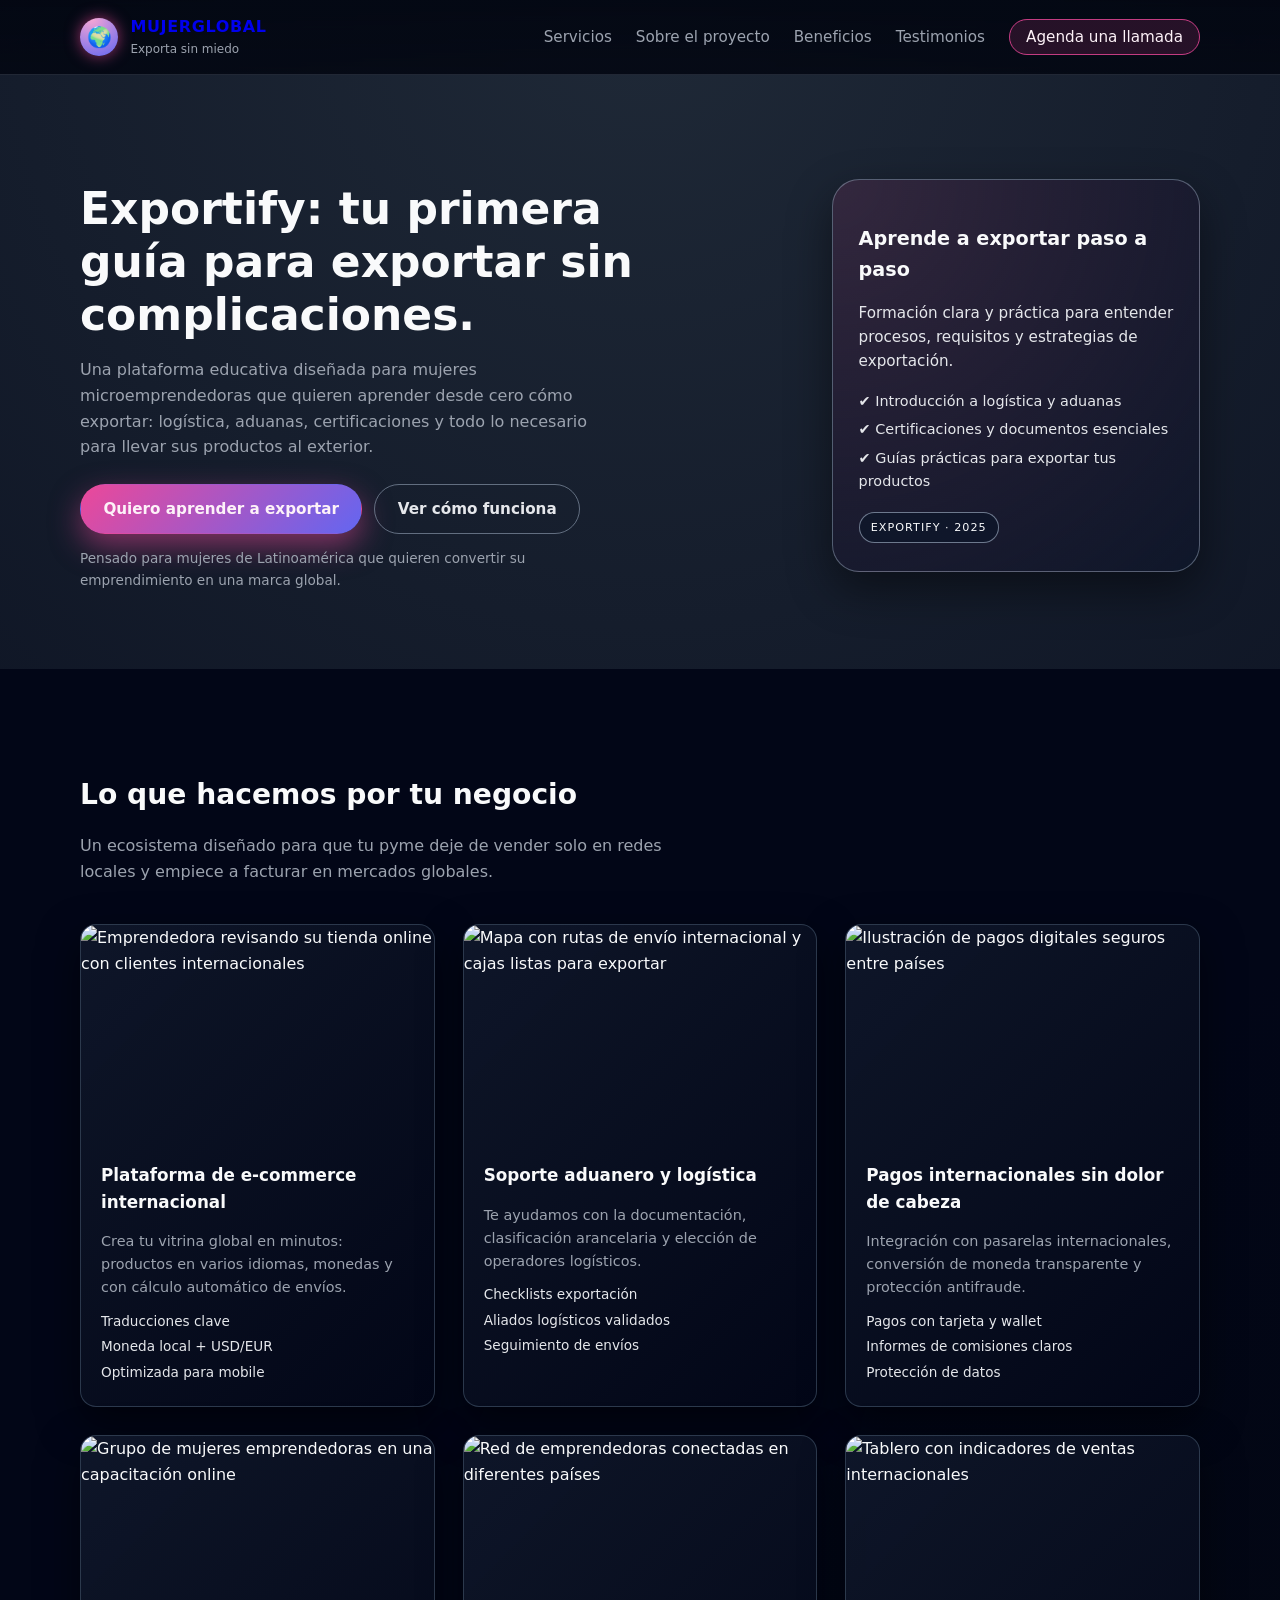
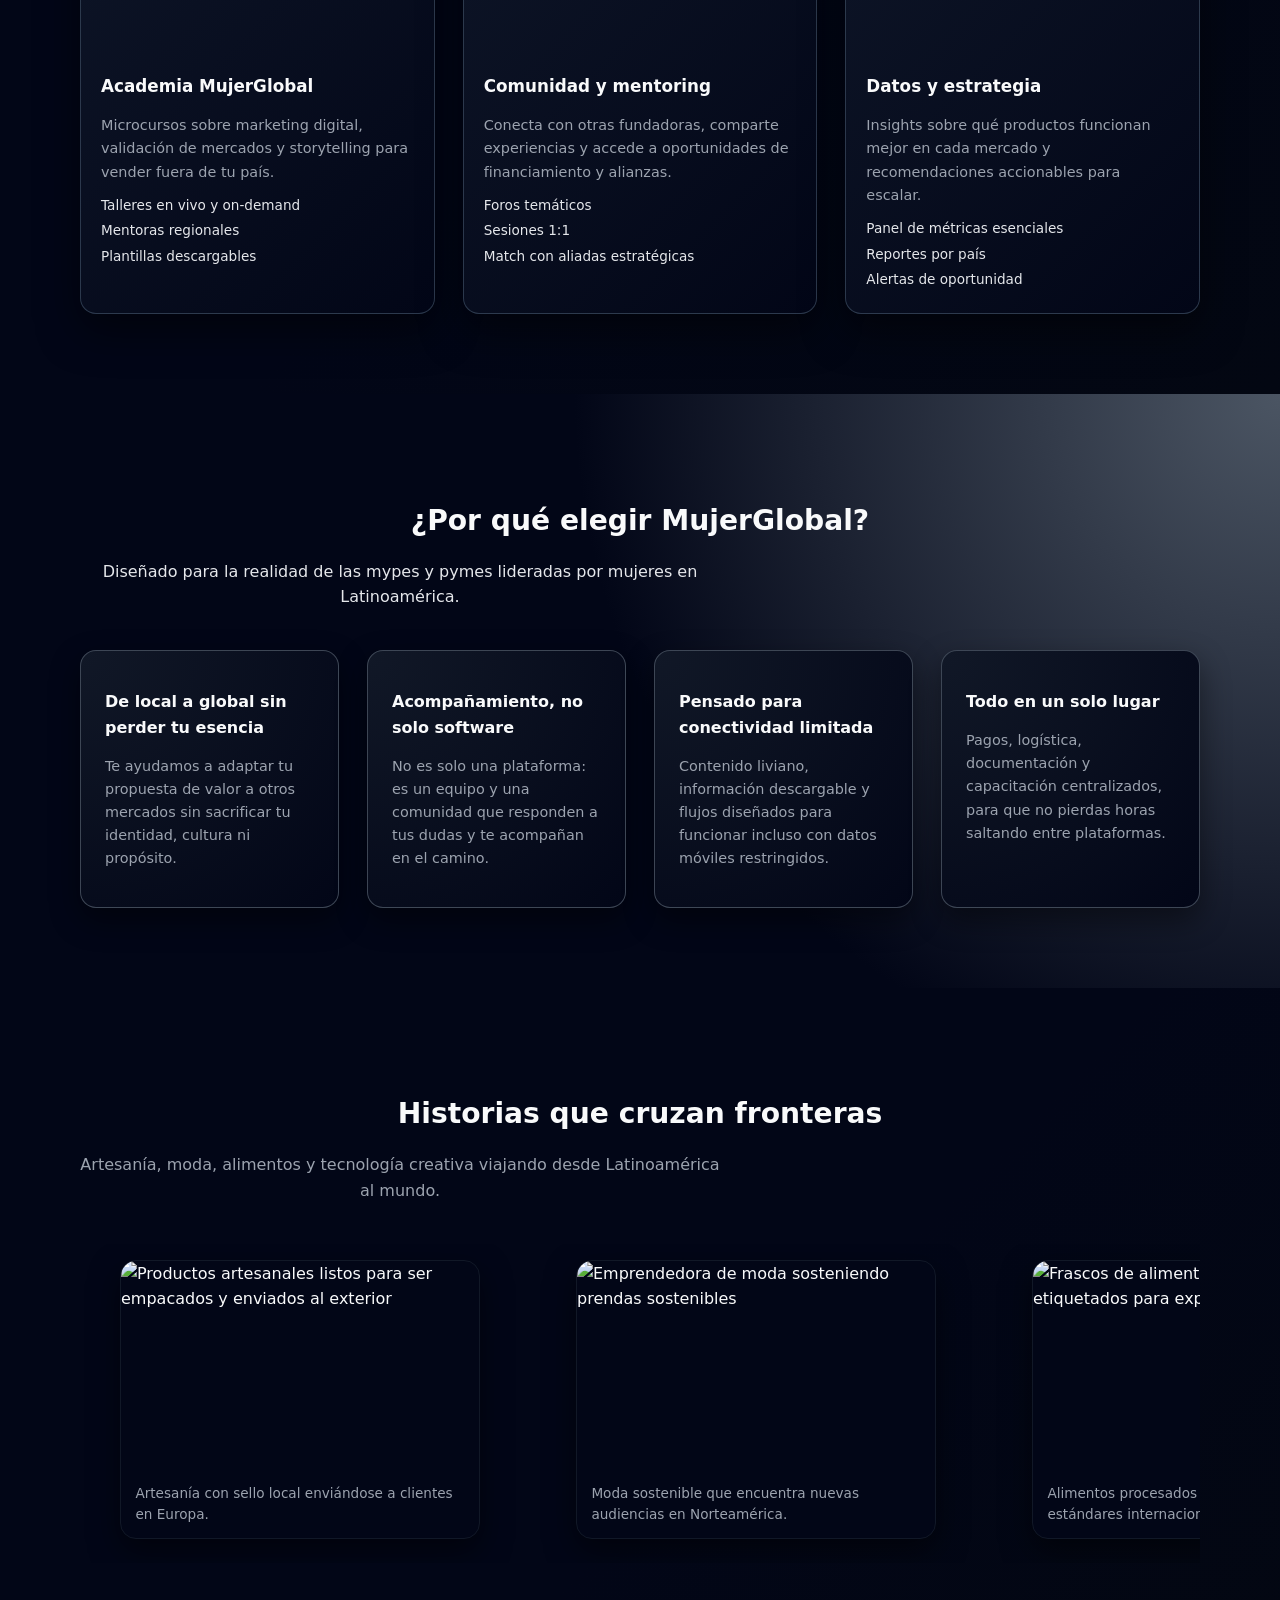
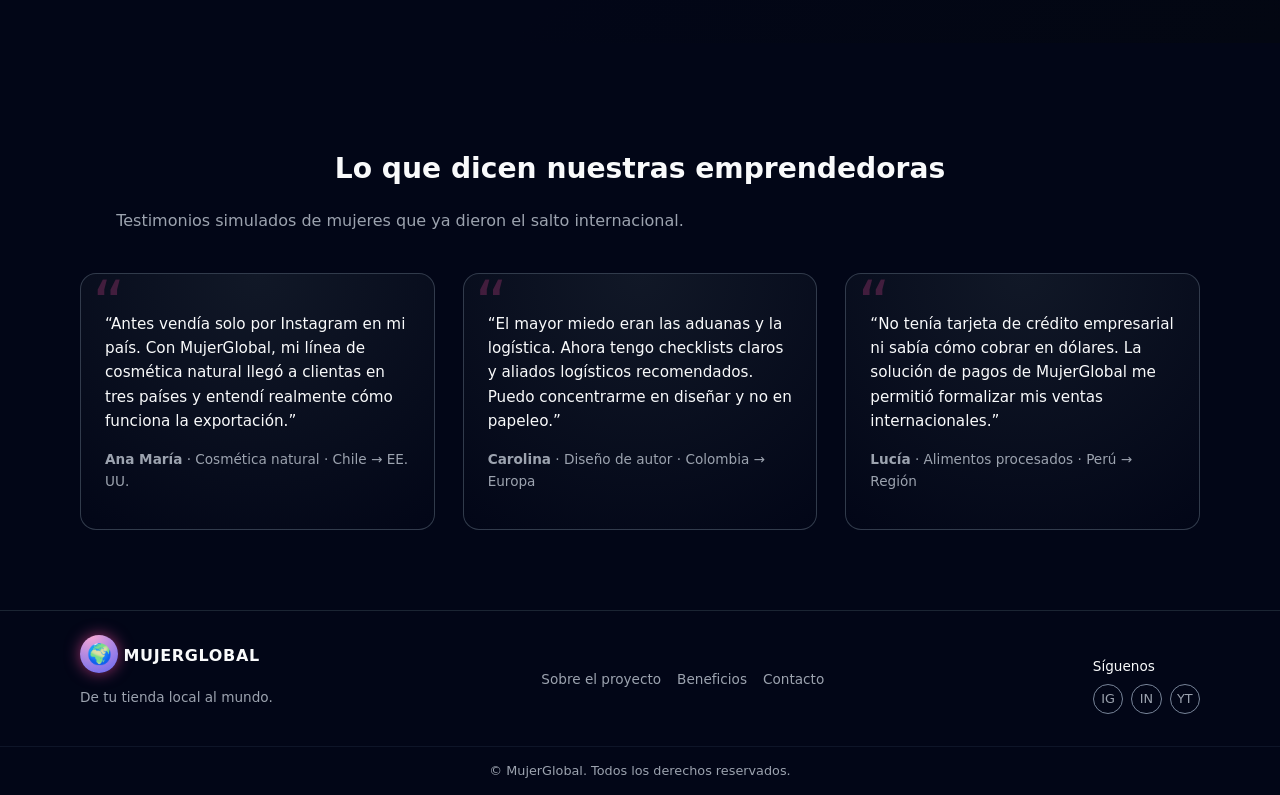
==== commit 4cd0b3af: "Merge branch 'main' into feature/sobre-nosotros-made" ====
--- a/index.html
+++ b/index.html
@@ -47,7 +47,6 @@
       </nav>
     </div>
   </header>
-
   <main>
    <!-- HERO / JUAN MANUEL BENITEZ QUIROZ -->
   <section class="hero" aria-labelledby="hero-title">
@@ -208,53 +207,6 @@
       </div>
     </section>
 
-    <!-- SOBRE NOSOTROS -->
-    <section id="sobre" class="section">
-      <div class="container about">
-        <div class="about__text">
-          <h2>Sobre MujerGlobal</h2>
-          <p>
-            MujerGlobal nace para cerrar la brecha entre el potencial exportador de miles de mujeres 
-            emprendedoras en América Latina y las oportunidades reales en mercados internacionales.
-          </p>
-          <p>
-            Sabemos que las barreras no son solo técnicas: también son de lenguaje, tiempo, datos móviles 
-            limitados y falta de acompañamiento. Por eso diseñamos una plataforma con interfaz amigable 
-            y procesos guiados, pensando en tu realidad y la de tu negocio.
-          </p>
-          <div class="about__mv">
-            <div>
-              <h3>Misión</h3>
-              <p>
-                Empoderar a mujeres emprendedoras para que exporten con éxito, 
-                ofreciendo una plataforma integral de e-commerce internacional, 
-                capacitación y soporte operativo.
-              </p>
-            </div>
-            <div>
-              <h3>Visión</h3>
-              <p>
-                Ser la comunidad y plataforma líder para la internacionalización de 
-                emprendimientos liderados por mujeres en América Latina, 
-                con impacto económico y social en sus comunidades.
-              </p>
-            </div>
-          </div>
-        </div>
-
-        <aside class="about__values" aria-label="Valores de MujerGlobal">
-          <h3>Nuestros valores</h3>
-          <ul>
-            <li><strong>Empoderamiento:</strong> herramientas y conocimiento al servicio de las emprendedoras.</li>
-            <li><strong>Accesibilidad:</strong> lenguaje claro y procesos simples.</li>
-            <li><strong>Transparencia:</strong> comisiones, tiempos y procesos sin letra chica.</li>
-            <li><strong>Confianza y seguridad:</strong> pagos protegidos y resguardo de datos.</li>
-            <li><strong>Colaboración:</strong> network de mentoras y aliados estratégicos.</li>
-            <li><strong>Impacto social:</strong> foco en inclusión y desarrollo local sostenible.</li>
-          </ul>
-        </aside>
-      </div>
-    </section>
 
     <!-- BENEFICIOS -->
     <section id="beneficios" class="section section--highlight">
--- a/assets/css/styles.css
+++ b/assets/css/styles.css
@@ -1,5 +1,5 @@
 :root {
-  --color-bg: #000000;
+  --color-bg: #070815;
   --color-bg-alt: #0f172a;
   --color-light: #f9fafb;
   --color-muted: #9ca3af;
@@ -392,57 +392,32 @@
 }
 
 /* About */
-#sobre {
-  background-color: #FEFBEB; 
-  padding: 2rem 0; 
-  color: #0b1220;
-}
-.about.top {
+.about {
   display: grid;
-  gap: 2.5em;
-  text-align: justify;
-
-}
-
-.about__img {
-  width: 100%;
-  max-width: 600px;
-  height: 300px;
-  object-fit:cover;
-  border-radius: 10px;
-  display: block;       
-  margin: 0 auto;
-  
-}
-
-.about__bottom p {
-  text-align: justify;
-}
-
-.about__box{
-  padding: 1.6rem 1.5rem;
-  border-radius: var(--radius-md);
-  background: radial-gradient(circle at top left, rgba(131, 59, 109, 0.527), rgba(173, 146, 170, 0.98));
-  border: 1px solid rgb(133, 34, 83);
-  color: #161212;
-}
-
-.about__box {
+  gap: 2.5rem;
+}
+
+.about__mv {
+  display: grid;
+  gap: 1.5rem;
+  margin-top: 1.8rem;
+}
+
+.about__mv h3 {
   font-size: 1rem;
   margin-bottom: 0.35rem;
-  
 }
 
 .about__mv p {
-  color: var(#161212);
+  color: var(--color-muted);
   font-size: 0.95rem;
 }
 
 .about__values {
   padding: 1.6rem 1.5rem;
   border-radius: var(--radius-md);
-  background: radial-gradient(circle at top left, rgba(131, 59, 109, 0.527), rgba(173, 146, 170, 0.98));
-  border: 1px solid rgb(133, 34, 83);
+  background: radial-gradient(circle at top left, rgba(236, 72, 153, 0.18), rgba(15, 23, 42, 0.98));
+  border: 1px solid rgba(236, 72, 153, 0.45);
 }
 
 .about__values h3 {
@@ -453,12 +428,12 @@
 .about__values ul {
   list-style: none;
   padding: 0;
-  margin: 0 auto;
+  margin: 0;
   font-size: 0.9rem;
 }
 
 .about__values li + li {
-  margin-top: 0.4rem ;
+  margin-top: 0.4rem;
 }
 
 /* Beneficios */
@@ -826,4 +801,22 @@
     flex-direction: column;
     align-items: flex-start;
   }
-}
+.catalogo-hero {
+  text-align: center;
+}
+
+.catalogo-hero h1 {
+  font-size: clamp(2rem, 4vw, 2.6rem);
+  margin-bottom: 0.75rem;
+}
+
+.catalogo-hero p {
+  color: var(--color-muted);
+  max-width: 40rem;
+  margin: 0 auto;
+  font-size: 1rem;
+
+}
+
+
+}
